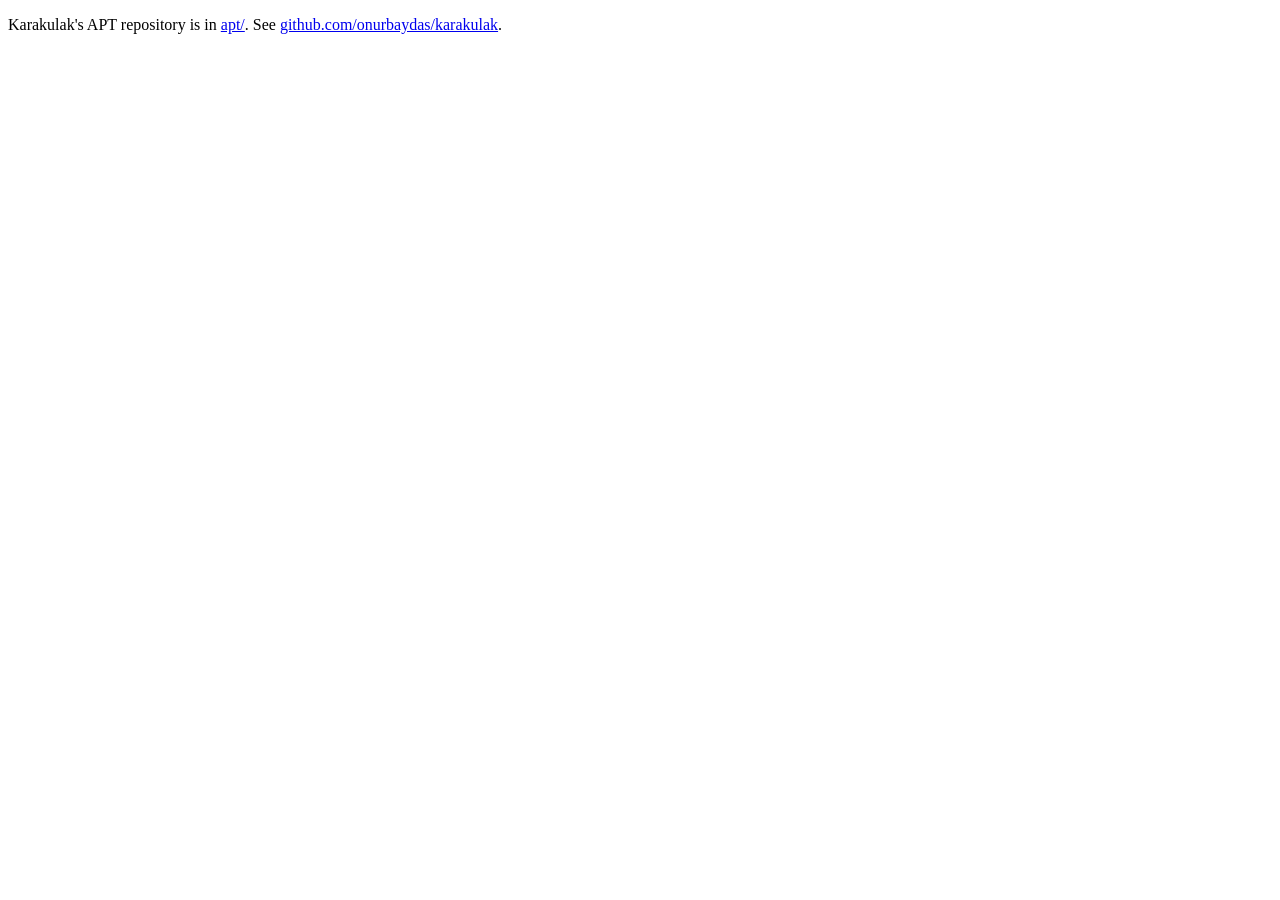
==== index.html @ cd23bebc "APT repository (empty until the first release) Signed-off-by: onurbaydas <41346713+onurbaydas@users." ====
<!doctype html>
<meta charset="utf-8">
<title>Karakulak</title>
<p>Karakulak's APT repository is in <a href="apt/">apt/</a>.
See <a href="https://github.com/onurbaydas/karakulak">github.com/onurbaydas/karakulak</a>.</p>
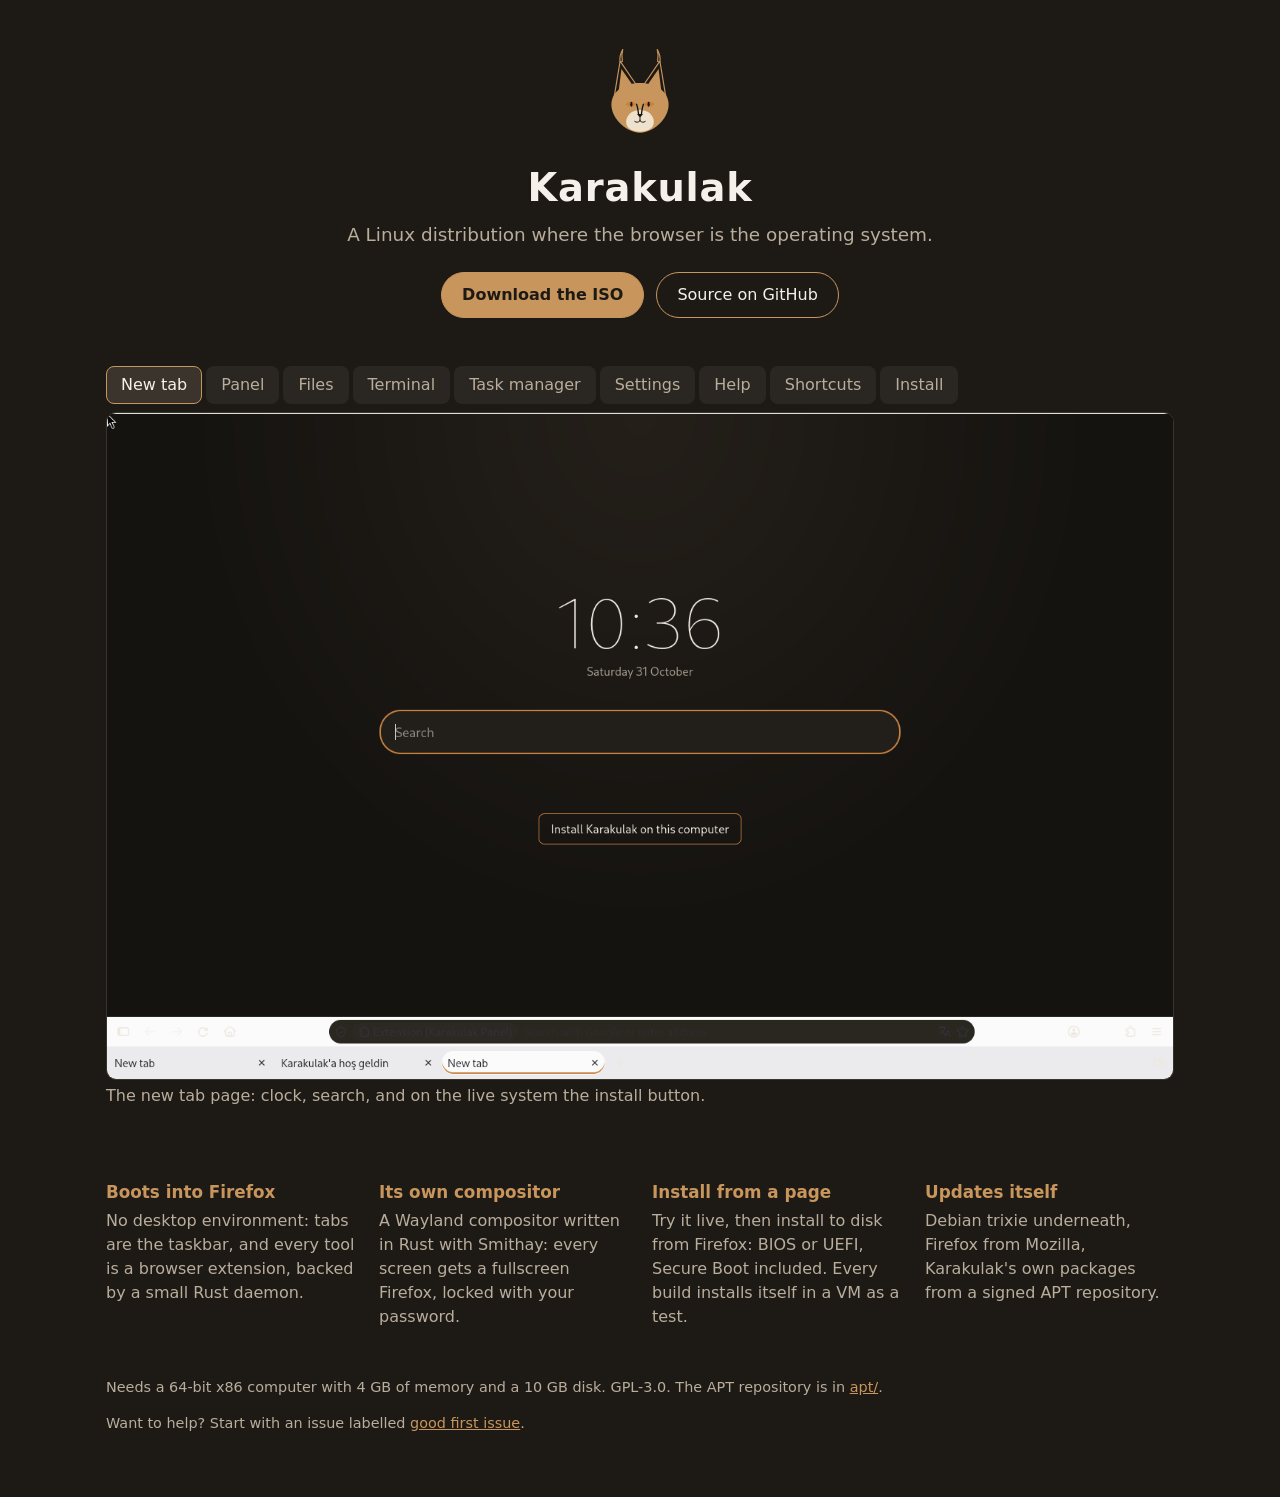
==== commit 64995a21: "Tour page with screenshots Signed-off-by: onurbaydas <41346713+onurbaydas@users.noreply.github.com>" ====
--- a/index.html
+++ b/index.html
@@ -1,5 +1,170 @@
 <!doctype html>
+<html lang="en">
+<head>
 <meta charset="utf-8">
+<meta name="viewport" content="width=device-width, initial-scale=1">
 <title>Karakulak</title>
-<p>Karakulak's APT repository is in <a href="apt/">apt/</a>.
-See <a href="https://github.com/onurbaydas/karakulak">github.com/onurbaydas/karakulak</a>.</p>
+<meta name="description" content="A Linux distribution where the browser is the operating system.">
+<link rel="icon" href="logo.svg">
+<style>
+	:root {
+		--bg: #1d1a16;
+		--fg: #f5f1ea;
+		--muted: #b9ad9c;
+		--accent: #c8955c;
+		--tab: #2a2621;
+	}
+	* { box-sizing: border-box; }
+	body {
+		margin: 0;
+		background: var(--bg);
+		color: var(--fg);
+		font: 16px/1.5 system-ui, sans-serif;
+	}
+	header, main, footer {
+		max-width: 1100px;
+		margin: 0 auto;
+		padding: 0 16px;
+	}
+	header { text-align: center; padding-top: 48px; }
+	header img { width: 96px; }
+	h1 { font-size: 2.4rem; margin: 8px 0 0; letter-spacing: 0.02em; }
+	.tagline { color: var(--muted); font-size: 1.15rem; margin: 4px 0 24px; }
+	.actions { display: flex; gap: 12px; justify-content: center; flex-wrap: wrap; margin-bottom: 40px; }
+	.actions a {
+		padding: 10px 20px;
+		border-radius: 999px;
+		border: 1px solid var(--accent);
+		color: var(--fg);
+		text-decoration: none;
+	}
+	.actions a.primary { background: var(--accent); color: var(--bg); font-weight: 600; }
+
+	/* The tour: a radio button per page, the tab strip below the screen as in Karakulak. */
+	.tour input { position: absolute; opacity: 0; pointer-events: none; }
+	.screen {
+		border-radius: 10px;
+		overflow: hidden;
+		border: 1px solid #3a342c;
+		background: #000;
+		aspect-ratio: 1440 / 900;
+		position: relative;
+	}
+	.screen figure { margin: 0; position: absolute; inset: 0; display: none; }
+	.screen img { width: 100%; height: 100%; display: block; object-fit: cover; }
+	.tabs {
+		display: flex;
+		gap: 4px;
+		overflow-x: auto;
+		padding: 8px 0;
+	}
+	.tabs label {
+		flex: 0 0 auto;
+		padding: 6px 14px;
+		border-radius: 8px;
+		background: var(--tab);
+		color: var(--muted);
+		cursor: pointer;
+		white-space: nowrap;
+		border: 1px solid transparent;
+	}
+	.caption { color: var(--muted); min-height: 3em; margin: 4px 0 0; }
+	.caption span { display: none; }
+	.tour input:focus-visible + label { outline: 2px solid var(--accent); }
+	.f-panel img { object-fit: contain; background: #f5f1ea; }
+	.tour:has(#p-newtab:checked) .f-newtab, .tour:has(#p-newtab:checked) .c-newtab { display: block; }
+	#p-newtab:checked + label { color: var(--fg); border-color: var(--accent); background: #3a342c; }
+	.tour:has(#p-panel:checked) .f-panel, .tour:has(#p-panel:checked) .c-panel { display: block; }
+	#p-panel:checked + label { color: var(--fg); border-color: var(--accent); background: #3a342c; }
+	.tour:has(#p-files:checked) .f-files, .tour:has(#p-files:checked) .c-files { display: block; }
+	#p-files:checked + label { color: var(--fg); border-color: var(--accent); background: #3a342c; }
+	.tour:has(#p-terminal:checked) .f-terminal, .tour:has(#p-terminal:checked) .c-terminal { display: block; }
+	#p-terminal:checked + label { color: var(--fg); border-color: var(--accent); background: #3a342c; }
+	.tour:has(#p-tasks:checked) .f-tasks, .tour:has(#p-tasks:checked) .c-tasks { display: block; }
+	#p-tasks:checked + label { color: var(--fg); border-color: var(--accent); background: #3a342c; }
+	.tour:has(#p-settings:checked) .f-settings, .tour:has(#p-settings:checked) .c-settings { display: block; }
+	#p-settings:checked + label { color: var(--fg); border-color: var(--accent); background: #3a342c; }
+	.tour:has(#p-help:checked) .f-help, .tour:has(#p-help:checked) .c-help { display: block; }
+	#p-help:checked + label { color: var(--fg); border-color: var(--accent); background: #3a342c; }
+	.tour:has(#p-shortcuts:checked) .f-shortcuts, .tour:has(#p-shortcuts:checked) .c-shortcuts { display: block; }
+	#p-shortcuts:checked + label { color: var(--fg); border-color: var(--accent); background: #3a342c; }
+	.tour:has(#p-install:checked) .f-install, .tour:has(#p-install:checked) .c-install { display: block; }
+	#p-install:checked + label { color: var(--fg); border-color: var(--accent); background: #3a342c; }
+	section.about { display: grid; gap: 24px; grid-template-columns: repeat(auto-fit, minmax(240px, 1fr)); margin: 48px 0; }
+	section.about h2 { font-size: 1.05rem; color: var(--accent); margin: 0 0 4px; }
+	section.about p { margin: 0; color: var(--muted); }
+	footer { color: var(--muted); padding-bottom: 48px; font-size: 0.9rem; }
+	footer a, section.about a { color: var(--accent); }
+</style>
+</head>
+<body>
+<header>
+	<img src="logo.svg" alt="">
+	<h1>Karakulak</h1>
+	<p class="tagline">A Linux distribution where the browser is the operating system.</p>
+	<div class="actions">
+		<a class="primary" href="https://github.com/onurbaydas/karakulak/releases/latest">Download the ISO</a>
+		<a href="https://github.com/onurbaydas/karakulak">Source on GitHub</a>
+	</div>
+</header>
+<main>
+	<div class="tour">
+		<div class="tabs">
+		<input type="radio" name="page" id="p-newtab" checked><label for="p-newtab">New tab</label>
+		<input type="radio" name="page" id="p-panel"><label for="p-panel">Panel</label>
+		<input type="radio" name="page" id="p-files"><label for="p-files">Files</label>
+		<input type="radio" name="page" id="p-terminal"><label for="p-terminal">Terminal</label>
+		<input type="radio" name="page" id="p-tasks"><label for="p-tasks">Task manager</label>
+		<input type="radio" name="page" id="p-settings"><label for="p-settings">Settings</label>
+		<input type="radio" name="page" id="p-help"><label for="p-help">Help</label>
+		<input type="radio" name="page" id="p-shortcuts"><label for="p-shortcuts">Shortcuts</label>
+		<input type="radio" name="page" id="p-install"><label for="p-install">Install</label>
+		</div>
+		<div class="screen">
+			<figure class="f-newtab"><img src="screenshots/newtab.png" alt="New tab" loading="eager"></figure>
+			<figure class="f-panel"><img src="screenshots/panel.png" alt="Panel" loading="lazy"></figure>
+			<figure class="f-files"><img src="screenshots/files.png" alt="Files" loading="lazy"></figure>
+			<figure class="f-terminal"><img src="screenshots/terminal.png" alt="Terminal" loading="lazy"></figure>
+			<figure class="f-tasks"><img src="screenshots/tasks.png" alt="Task manager" loading="lazy"></figure>
+			<figure class="f-settings"><img src="screenshots/settings.png" alt="Settings" loading="lazy"></figure>
+			<figure class="f-help"><img src="screenshots/help.png" alt="Help" loading="lazy"></figure>
+			<figure class="f-shortcuts"><img src="screenshots/shortcuts.png" alt="Shortcuts" loading="lazy"></figure>
+			<figure class="f-install"><img src="screenshots/install.png" alt="Install" loading="lazy"></figure>
+		</div>
+		<p class="caption">
+			<span class="c-newtab">The new tab page: clock, search, and on the live system the install button.</span>
+			<span class="c-panel">The panel: power mode, sound, brightness, Wi-Fi, Bluetooth, and the system's buttons.</span>
+			<span class="c-files">Files: a file manager as an extension page.</span>
+			<span class="c-terminal">A terminal, also a page in Firefox.</span>
+			<span class="c-tasks">Task manager: CPU, memory, disk and running programs.</span>
+			<span class="c-settings">Settings: screens, night light, accessibility, language, keyboard, updates, backups.</span>
+			<span class="c-help">Help, with a link to report a problem.</span>
+			<span class="c-shortcuts">Keyboard shortcuts (Super + /).</span>
+			<span class="c-install">Installing Karakulak to disk, from a page.</span>
+		</p>
+	</div>
+	<section class="about">
+		<div>
+			<h2>Boots into Firefox</h2>
+			<p>No desktop environment: tabs are the taskbar, and every tool is a browser extension, backed by a small Rust daemon.</p>
+		</div>
+		<div>
+			<h2>Its own compositor</h2>
+			<p>A Wayland compositor written in Rust with Smithay: every screen gets a fullscreen Firefox, locked with your password.</p>
+		</div>
+		<div>
+			<h2>Install from a page</h2>
+			<p>Try it live, then install to disk from Firefox: BIOS or UEFI, Secure Boot included. Every build installs itself in a VM as a test.</p>
+		</div>
+		<div>
+			<h2>Updates itself</h2>
+			<p>Debian trixie underneath, Firefox from Mozilla, Karakulak's own packages from a signed APT repository.</p>
+		</div>
+	</section>
+</main>
+<footer>
+	<p>Needs a 64-bit x86 computer with 4 GB of memory and a 10 GB disk. GPL-3.0. The APT repository is in <a href="apt/">apt/</a>.</p>
+	<p>Want to help? Start with an issue labelled <a href="https://github.com/onurbaydas/karakulak/labels/good%20first%20issue">good first issue</a>.</p>
+</footer>
+</body>
+</html>
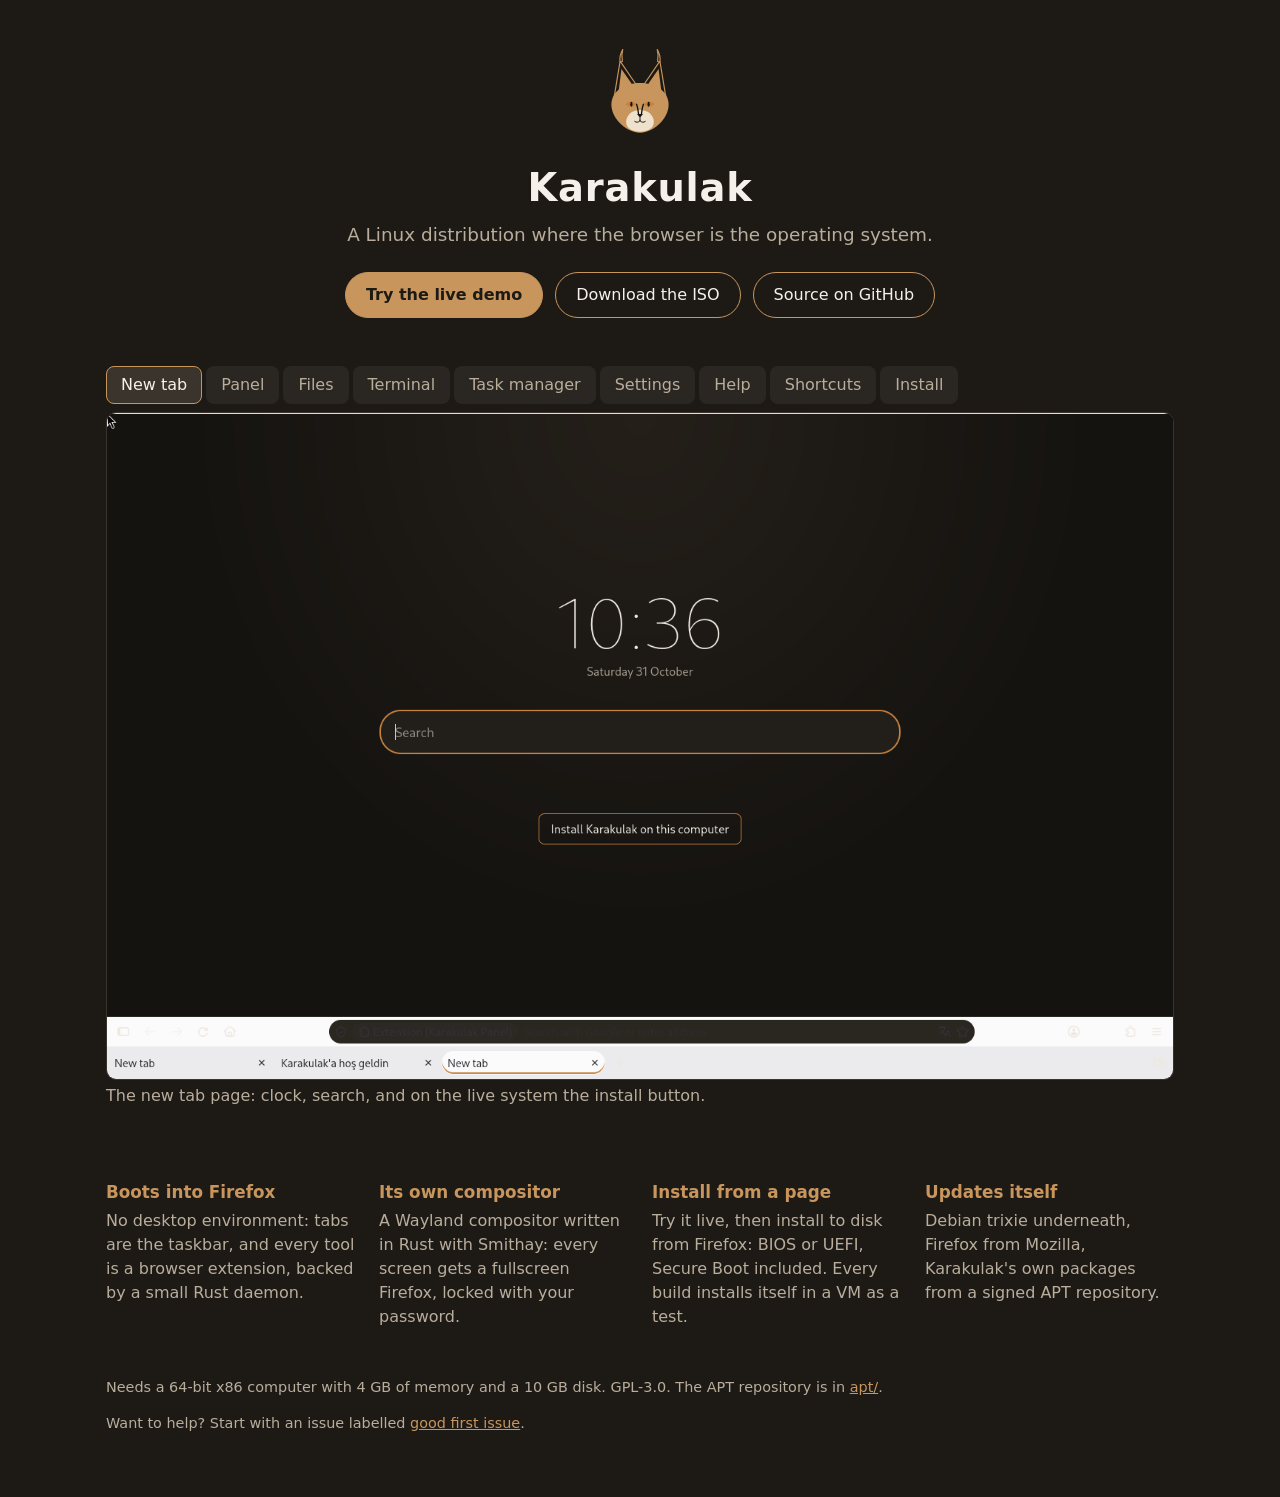
==== commit d2d5019b: "Live demo: the panel's pages with made-up data Signed-off-by: onurbaydas <41346713+onurbaydas@users." ====
--- a/index.html
+++ b/index.html
@@ -103,7 +103,8 @@
 	<h1>Karakulak</h1>
 	<p class="tagline">A Linux distribution where the browser is the operating system.</p>
 	<div class="actions">
-		<a class="primary" href="https://github.com/onurbaydas/karakulak/releases/latest">Download the ISO</a>
+		<a class="primary" href="demo/">Try the live demo</a>
+		<a href="https://github.com/onurbaydas/karakulak/releases/latest">Download the ISO</a>
 		<a href="https://github.com/onurbaydas/karakulak">Source on GitHub</a>
 	</div>
 </header>
